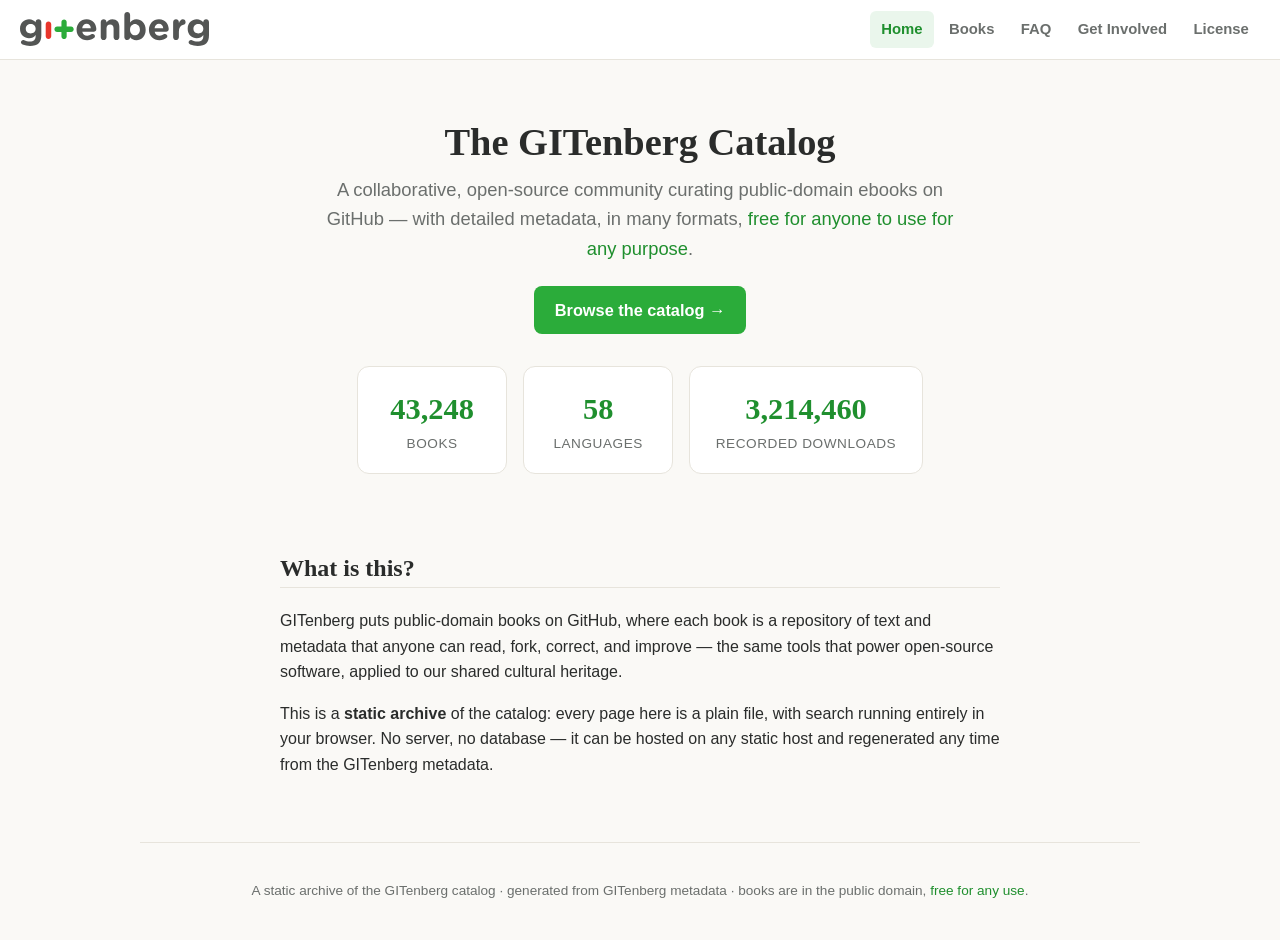
==== docs/index.html @ d8c72682 "Static GITenberg catalog (home + client-side search over ~43k books) Replaces the retired Django git" ====
<!doctype html>
<html lang="en">
<head>
<meta charset="utf-8">
<meta name="viewport" content="width=device-width, initial-scale=1">
<title>GITenberg — public-domain ebooks on GitHub</title>
<link rel="icon" href="assets/favicon.ico">
<link rel="stylesheet" href="assets/style.css">

</head>
<body>
<header class="site">
  <a class="brand" href="index.html"><img src="assets/Gitenberg_full.svg" alt="GITenberg"></a>
  <nav><a class="on" href="index.html">Home</a><a class="" href="books.html">Books</a><a class="" href="faq.html">FAQ</a><a class="" href="get-involved.html">Get Involved</a><a class="" href="license.html">License</a></nav>
</header>
<main>
<section class="hero">
  <h1>The GITenberg Catalog</h1>
  <p class="lead">A collaborative, open-source community curating public-domain ebooks on GitHub &mdash;
     with detailed metadata, in many formats, <a href="license.html">free for anyone to use for any purpose</a>.</p>
  <a class="btn" href="books.html">Browse the catalog &rarr;</a>
  <div class="stats">
    <div class="stat"><div class="n">43,248</div><div class="l">Books</div></div>
    <div class="stat"><div class="n">58</div><div class="l">Languages</div></div>
    <div class="stat"><div class="n">3,214,460</div><div class="l">Recorded downloads</div></div>
  </div>
</section>
<section class="prose">
  <h2>What is this?</h2>
  <p>GITenberg puts public-domain books on GitHub, where each book is a repository of text and
     metadata that anyone can read, fork, correct, and improve &mdash; the same tools that power
     open-source software, applied to our shared cultural heritage.</p>
  <p>This is a <strong>static archive</strong> of the catalog: every page here is a plain file,
     with search running entirely in your browser. No server, no database &mdash; it can be hosted
     on any static host and regenerated any time from the GITenberg metadata.</p>
</section>
</main>
<footer class="site">
  <p>A static archive of the GITenberg catalog &middot; generated from GITenberg metadata &middot;
     books are in the public domain, <a href="license.html">free for any use</a>.</p>
</footer>
</body>
</html>
---- docs/assets/style.css ----
:root{
  --green:#2bac3a; --green-d:#1f8f2e; --red:#e8352b; --ink:#2a2c2b;
  --muted:#6b6f6d; --line:#e7e4dc; --bg:#faf9f6; --card:#ffffff;
}
*{box-sizing:border-box}
html{-webkit-text-size-adjust:100%}
body{margin:0;background:var(--bg);color:var(--ink);
  font:16px/1.6 -apple-system,BlinkMacSystemFont,"Segoe UI",Roboto,Helvetica,Arial,sans-serif;}
a{color:var(--green-d);text-decoration:none}
a:hover{text-decoration:underline}
h1,h2,h3{font-family:Georgia,"Times New Roman",serif;line-height:1.2;color:var(--ink)}
header.site{display:flex;align-items:center;justify-content:space-between;gap:1rem;
  padding:.7rem 1.25rem;background:#fff;border-bottom:1px solid var(--line);position:sticky;top:0;z-index:5}
header.site .brand img{height:34px;display:block}
header.site nav{display:flex;flex-wrap:wrap;gap:.25rem}
header.site nav a{padding:.4rem .7rem;border-radius:6px;color:var(--muted);font-weight:600;font-size:.93rem}
header.site nav a:hover{background:#f1efe9;text-decoration:none;color:var(--ink)}
header.site nav a.on{color:var(--green-d);background:#eaf6ec}
main{max-width:1000px;margin:0 auto;padding:1.5rem 1.25rem 3rem}
footer.site{border-top:1px solid var(--line);color:var(--muted);font-size:.85rem;
  text-align:center;padding:1.5rem 1.25rem;max-width:1000px;margin:0 auto}
/* home */
.hero{text-align:center;padding:2rem 0 1rem}
.hero h1{font-size:2.4rem;margin:.2rem 0 .6rem}
.hero p.lead{font-size:1.15rem;color:var(--muted);max-width:640px;margin:0 auto 1.4rem}
.btn{display:inline-block;background:var(--green);color:#fff;font-weight:700;
  padding:.7rem 1.3rem;border-radius:8px;font-size:1.02rem}
.btn:hover{background:var(--green-d);text-decoration:none}
.stats{display:flex;gap:1rem;justify-content:center;flex-wrap:wrap;margin:2rem 0}
.stat{background:var(--card);border:1px solid var(--line);border-radius:12px;
  padding:1.1rem 1.6rem;min-width:150px}
.stat .n{font-family:Georgia,serif;font-size:1.9rem;font-weight:700;color:var(--green-d)}
.stat .l{color:var(--muted);font-size:.85rem;text-transform:uppercase;letter-spacing:.04em}
.prose{max-width:720px;margin:0 auto}
.prose h2{margin-top:2rem;border-bottom:1px solid var(--line);padding-bottom:.3rem}
.prose h3{margin-top:1.4rem}
.prose li{margin:.3rem 0}
/* books */
.searchbar{position:sticky;top:60px;background:var(--bg);padding:.6rem 0 .8rem;z-index:4}
.searchrow{display:flex;gap:.6rem;flex-wrap:wrap}
#q{flex:1;min-width:220px;font-size:1.1rem;padding:.75rem 1rem;border:2px solid var(--line);
  border-radius:10px;background:#fff}
#q:focus{outline:none;border-color:var(--green)}
#lang{font-size:1rem;padding:.75rem;border:2px solid var(--line);border-radius:10px;background:#fff}
.count{color:var(--muted);font-size:.9rem;margin:.2rem 0 .6rem}
ol.results{list-style:none;padding:0;margin:0}
ol.results li{background:var(--card);border:1px solid var(--line);border-radius:10px;
  padding:.75rem 1rem;margin-bottom:.55rem;display:flex;gap:1rem;align-items:baseline}
.rank{color:var(--muted);font-variant-numeric:tabular-nums;min-width:2.2em;text-align:right;font-size:.9rem}
.bk{flex:1;min-width:0}
.bk .t{font-family:Georgia,serif;font-size:1.12rem;font-weight:600}
.bk .m{color:var(--muted);font-size:.86rem;margin-top:.2rem;display:flex;gap:.9rem;flex-wrap:wrap;align-items:center}
.badge{background:#eef3ef;color:#4a6b50;border-radius:20px;padding:.05rem .55rem;font-size:.78rem;font-weight:600}
.dl{font-variant-numeric:tabular-nums}
.loading{color:var(--muted);padding:2rem 0;text-align:center}
@media(max-width:560px){header.site .brand img{height:28px}.hero h1{font-size:1.9rem}}
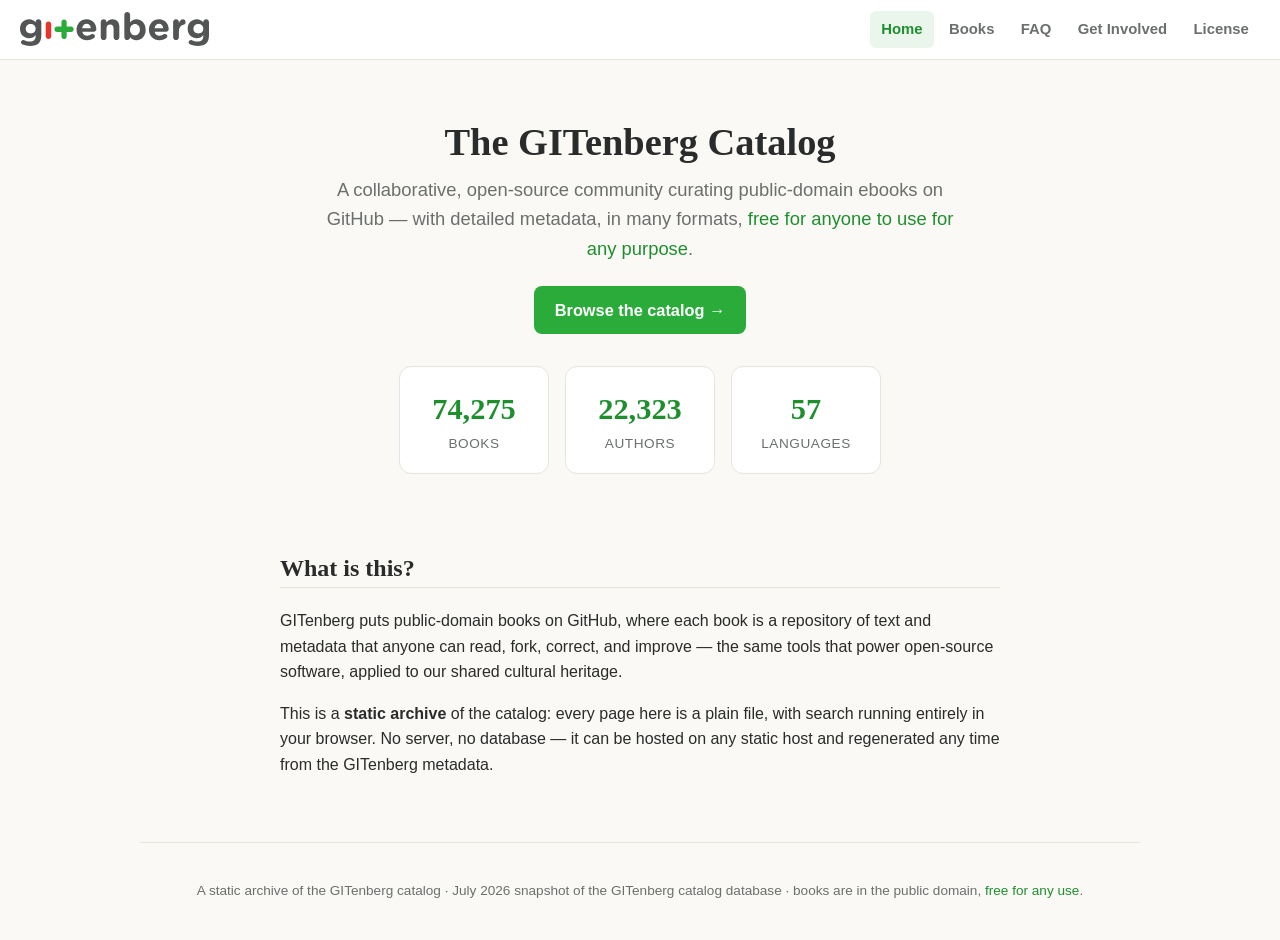
==== commit 7dd57193: "Regenerate catalog from the live database (74,275 books, was a stale 43k TSV) Per the 2026-07-03 mee" ====
--- a/docs/index.html
+++ b/docs/index.html
@@ -20,9 +20,9 @@
      with detailed metadata, in many formats, <a href="license.html">free for anyone to use for any purpose</a>.</p>
   <a class="btn" href="books.html">Browse the catalog &rarr;</a>
   <div class="stats">
-    <div class="stat"><div class="n">43,248</div><div class="l">Books</div></div>
-    <div class="stat"><div class="n">58</div><div class="l">Languages</div></div>
-    <div class="stat"><div class="n">3,214,460</div><div class="l">Recorded downloads</div></div>
+    <div class="stat"><div class="n">74,275</div><div class="l">Books</div></div>
+    <div class="stat"><div class="n">22,323</div><div class="l">Authors</div></div>
+    <div class="stat"><div class="n">57</div><div class="l">Languages</div></div>
   </div>
 </section>
 <section class="prose">
@@ -36,8 +36,9 @@
 </section>
 </main>
 <footer class="site">
-  <p>A static archive of the GITenberg catalog &middot; generated from GITenberg metadata &middot;
-     books are in the public domain, <a href="license.html">free for any use</a>.</p>
+  <p>A static archive of the GITenberg catalog &middot; July 2026 snapshot of the
+     GITenberg catalog database &middot; books are in the public domain,
+     <a href="license.html">free for any use</a>.</p>
 </footer>
 </body>
 </html>
